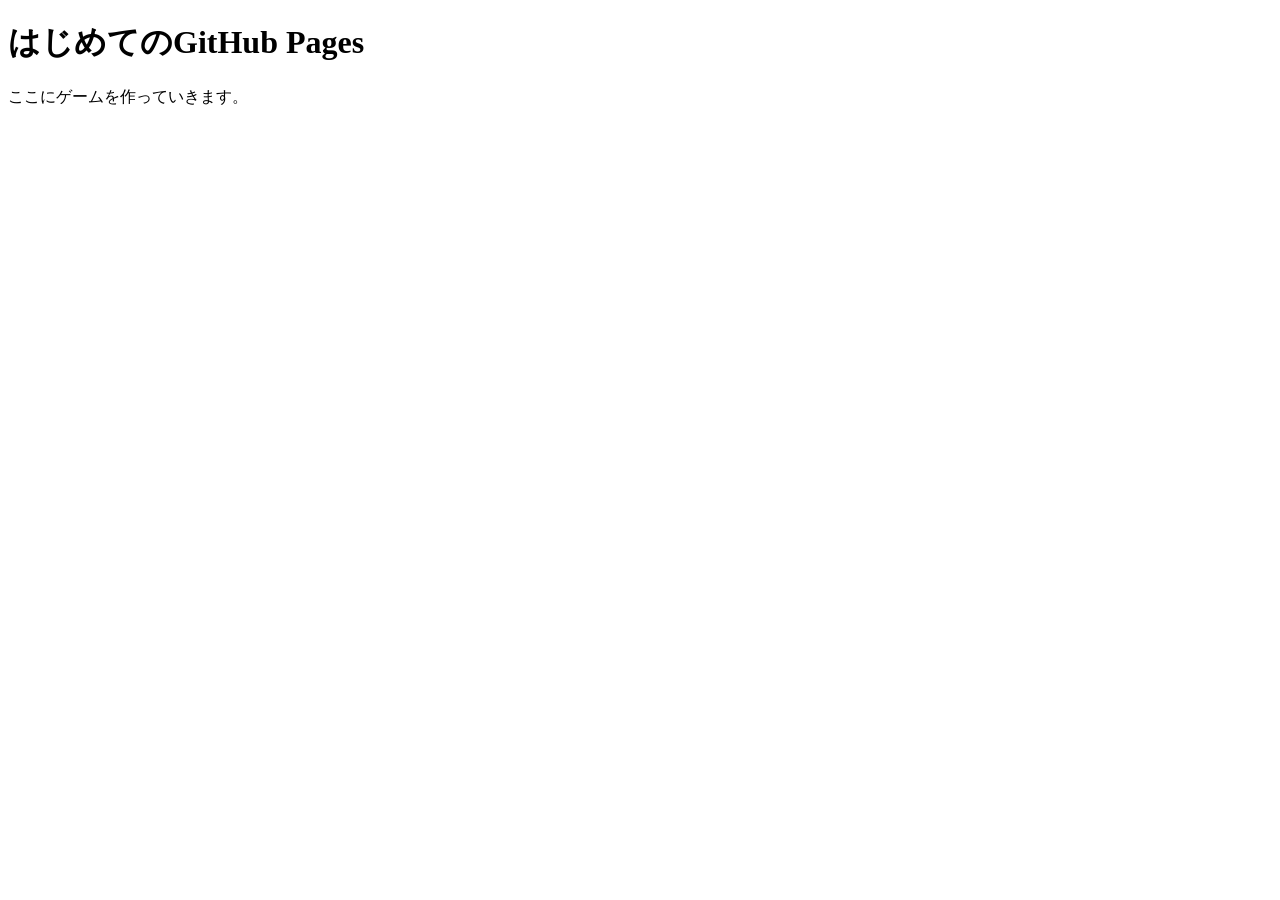
==== index.html @ 6eb92f5a "Create index.html" ====
<!DOCTYPE html>
<html lang="ja">
<head>
  <meta charset="UTF-8">
  <meta name="viewport" content="width=device-width, initial-scale=1.0">
  <title>matching game</title>
</head>
<body>
  <h1>はじめてのGitHub Pages</h1>
  <p>ここにゲームを作っていきます。</p>
</body>
</html>
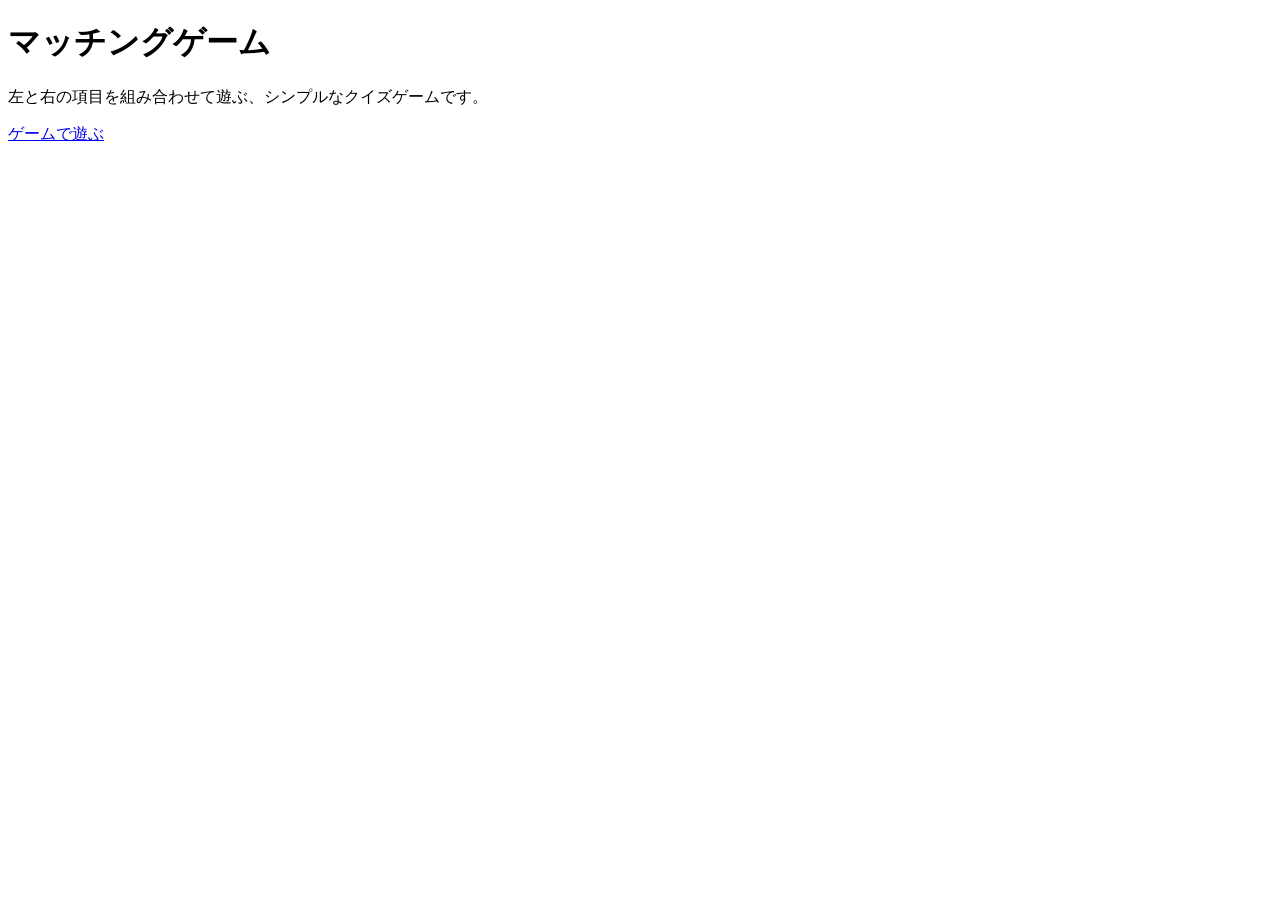
==== commit 6a0c0c8b: "Update index.html" ====
--- a/index.html
+++ b/index.html
@@ -4,9 +4,16 @@
   <meta charset="UTF-8">
   <meta name="viewport" content="width=device-width, initial-scale=1.0">
   <title>matching game</title>
+  <link rel="stylesheet" href="style.css">
 </head>
 <body>
-  <h1>はじめてのGitHub Pages</h1>
-  <p>ここにゲームを作っていきます。</p>
+  <div class="container">
+    <h1>マッチングゲーム</h1>
+    <p class="lead">
+      左と右の項目を組み合わせて遊ぶ、シンプルなクイズゲームです。
+    </p>
+
+    <a href="#" class="button">ゲームで遊ぶ</a>
+  </div>
 </body>
 </html>
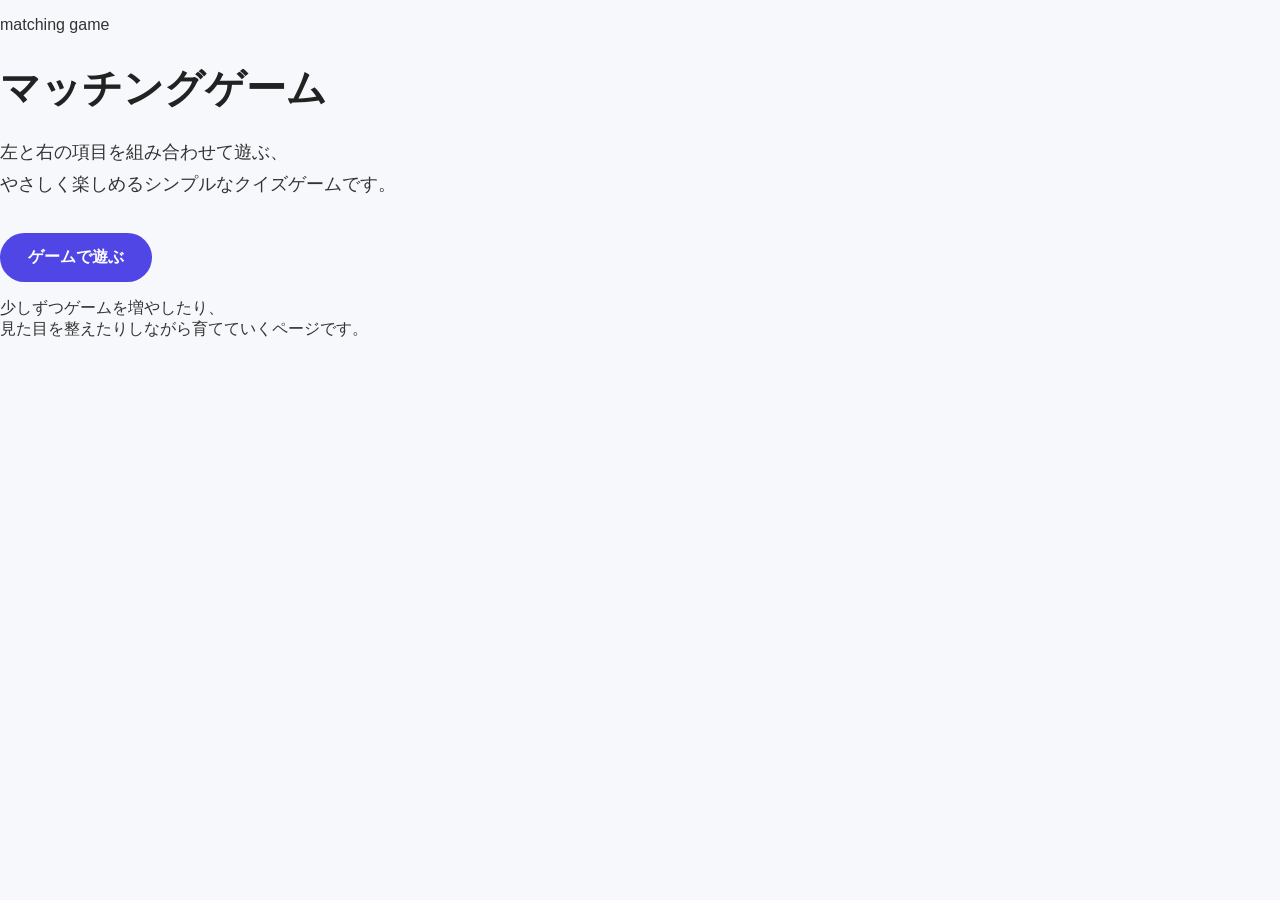
==== commit c1580792: "Update index.html" ====
--- a/index.html
+++ b/index.html
@@ -7,13 +7,24 @@
   <link rel="stylesheet" href="style.css">
 </head>
 <body>
-  <div class="container">
-    <h1>マッチングゲーム</h1>
-    <p class="lead">
-      左と右の項目を組み合わせて遊ぶ、シンプルなクイズゲームです。
-    </p>
+  <div class="page-bg">
+    <main class="card">
+      <p class="mini">matching game</p>
+      <h1>マッチングゲーム</h1>
+      <p class="lead">
+        左と右の項目を組み合わせて遊ぶ、<br>
+        やさしく楽しめるシンプルなクイズゲームです。
+      </p>
 
-    <a href="#" class="button">ゲームで遊ぶ</a>
+      <div class="button-wrap">
+        <a href="#" class="button main-button">ゲームで遊ぶ</a>
+      </div>
+
+      <p class="subtext">
+        少しずつゲームを増やしたり、<br>
+        見た目を整えたりしながら育てていくページです。
+      </p>
+    </main>
   </div>
 </body>
 </html>
--- a/style.css
+++ b/style.css
@@ -0,0 +1,43 @@
+body {
+  margin: 0;
+  font-family: "Hiragino Sans", "Yu Gothic", sans-serif;
+  background-color: #f7f8fc;
+  color: #333;
+}
+
+.container {
+  max-width: 700px;
+  margin: 80px auto;
+  padding: 40px;
+  background: #ffffff;
+  border-radius: 16px;
+  box-shadow: 0 8px 24px rgba(0, 0, 0, 0.08);
+  text-align: center;
+}
+
+h1 {
+  font-size: 40px;
+  margin-bottom: 20px;
+  color: #222;
+}
+
+.lead {
+  font-size: 18px;
+  line-height: 1.8;
+  margin-bottom: 32px;
+}
+
+.button {
+  display: inline-block;
+  padding: 14px 28px;
+  background-color: #4f46e5;
+  color: white;
+  text-decoration: none;
+  border-radius: 999px;
+  font-size: 16px;
+  font-weight: bold;
+}
+
+.button:hover {
+  background-color: #3730a3;
+}
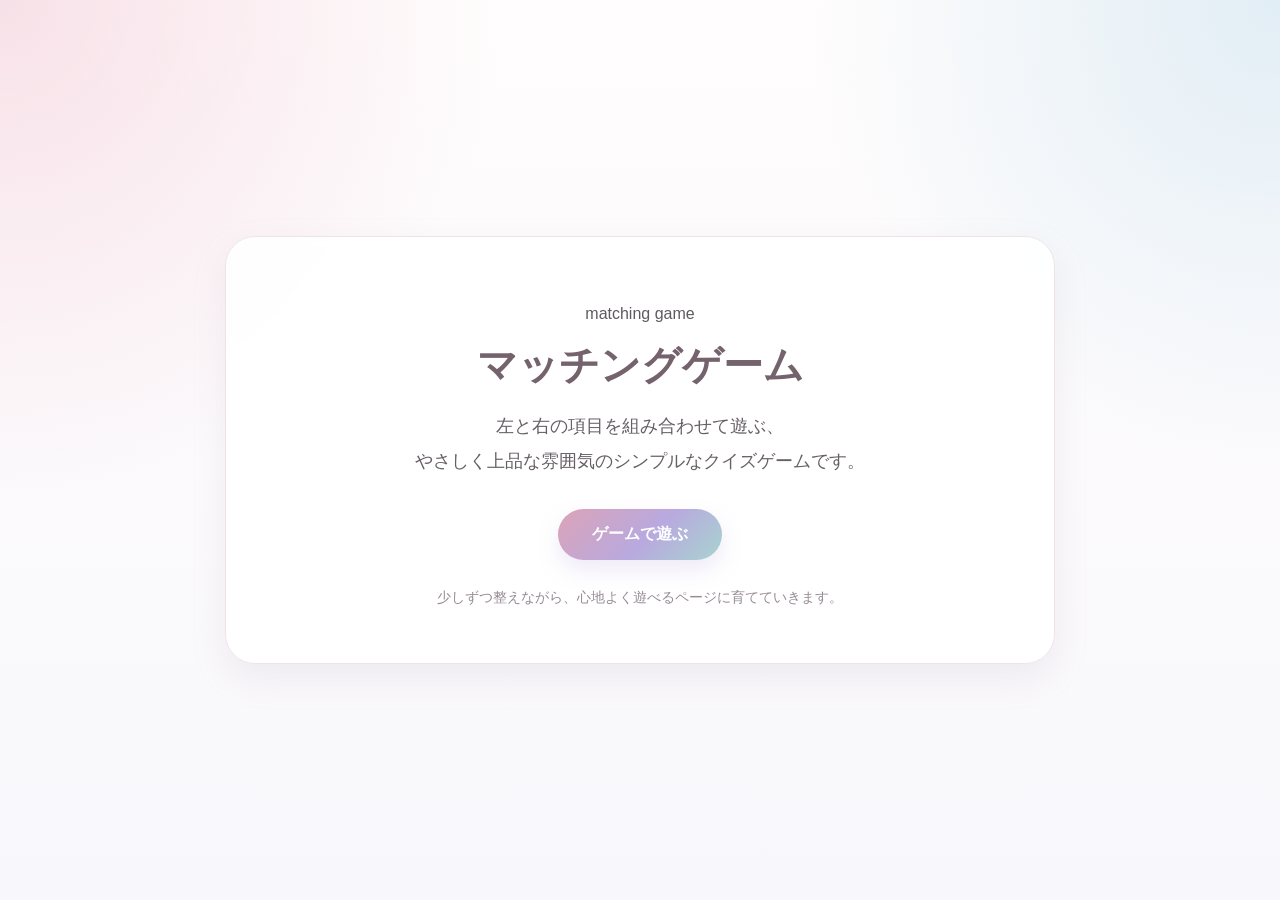
==== commit 62cb5368: "Update index.html" ====
--- a/index.html
+++ b/index.html
@@ -9,11 +9,11 @@
 <body>
   <div class="page-bg">
     <main class="card">
-      <p class="mini">matching game</p>
+      <p class="eyebrow">matching game</p>
       <h1>マッチングゲーム</h1>
       <p class="lead">
         左と右の項目を組み合わせて遊ぶ、<br>
-        やさしく楽しめるシンプルなクイズゲームです。
+        やさしく上品な雰囲気のシンプルなクイズゲームです。
       </p>
 
       <div class="button-wrap">
@@ -21,8 +21,7 @@
       </div>
 
       <p class="subtext">
-        少しずつゲームを増やしたり、<br>
-        見た目を整えたりしながら育てていくページです。
+        少しずつ整えながら、心地よく遊べるページに育てていきます。
       </p>
     </main>
   </div>
--- a/style.css
+++ b/style.css
@@ -1,43 +1,106 @@
 body {
   margin: 0;
-  font-family: "Hiragino Sans", "Yu Gothic", sans-serif;
-  background-color: #f7f8fc;
-  color: #333;
+  font-family: "Hiragino Sans", "Yu Gothic", "Meiryo", sans-serif;
+  color: #5f5960;
+  background:
+    radial-gradient(circle at top left, rgba(246, 220, 228, 0.85) 0%, transparent 32%),
+    radial-gradient(circle at top right, rgba(222, 236, 244, 0.9) 0%, transparent 30%),
+    linear-gradient(180deg, #fffdfd 0%, #f8f7fb 100%);
+  min-height: 100vh;
 }
 
-.container {
-  max-width: 700px;
-  margin: 80px auto;
-  padding: 40px;
-  background: #ffffff;
-  border-radius: 16px;
-  box-shadow: 0 8px 24px rgba(0, 0, 0, 0.08);
+.page-bg {
+  min-height: 100vh;
+  display: flex;
+  align-items: center;
+  justify-content: center;
+  padding: 32px 16px;
+  box-sizing: border-box;
+}
+
+.card {
+  width: 100%;
+  max-width: 760px;
+  background: rgba(255, 255, 255, 0.9);
+  border: 1px solid #efe3e8;
+  border-radius: 30px;
+  padding: 52px 34px;
   text-align: center;
+  box-shadow: 0 14px 35px rgba(170, 155, 170, 0.14);
+  backdrop-filter: blur(6px);
+}
+
+.mini {
+  margin: 0 0 14px;
+  font-size: 13px;
+  letter-spacing: 0.16em;
+  color: #b494a5;
+  text-transform: lowercase;
 }
 
 h1 {
+  margin: 0 0 18px;
   font-size: 40px;
-  margin-bottom: 20px;
-  color: #222;
+  line-height: 1.3;
+  font-weight: 700;
+  color: #74626d;
 }
 
 .lead {
+  margin: 0 auto 30px;
   font-size: 18px;
-  line-height: 1.8;
-  margin-bottom: 32px;
+  line-height: 1.95;
+  color: #675f66;
+}
+
+.button-wrap {
+  margin-bottom: 24px;
 }
 
 .button {
   display: inline-block;
-  padding: 14px 28px;
-  background-color: #4f46e5;
-  color: white;
+  padding: 15px 34px;
+  border-radius: 999px;
   text-decoration: none;
-  border-radius: 999px;
   font-size: 16px;
-  font-weight: bold;
+  font-weight: 700;
+  transition: transform 0.2s ease, box-shadow 0.2s ease, opacity 0.2s ease;
 }
 
-.button:hover {
-  background-color: #3730a3;
+.main-button {
+  background: linear-gradient(135deg, #dca3b7 0%, #b8a9df 55%, #a8d4cf 100%);
+  color: #ffffff;
+  box-shadow: 0 10px 22px rgba(184, 169, 223, 0.24);
 }
+
+.main-button:hover {
+  transform: translateY(-2px);
+  opacity: 0.96;
+}
+
+.subtext {
+  margin: 0;
+  font-size: 14px;
+  line-height: 1.9;
+  color: #978c95;
+}
+
+@media (max-width: 640px) {
+  .card {
+    padding: 38px 20px;
+    border-radius: 24px;
+  }
+
+  h1 {
+    font-size: 31px;
+  }
+
+  .lead {
+    font-size: 16px;
+  }
+
+  .button {
+    width: 100%;
+    box-sizing: border-box;
+  }
+}
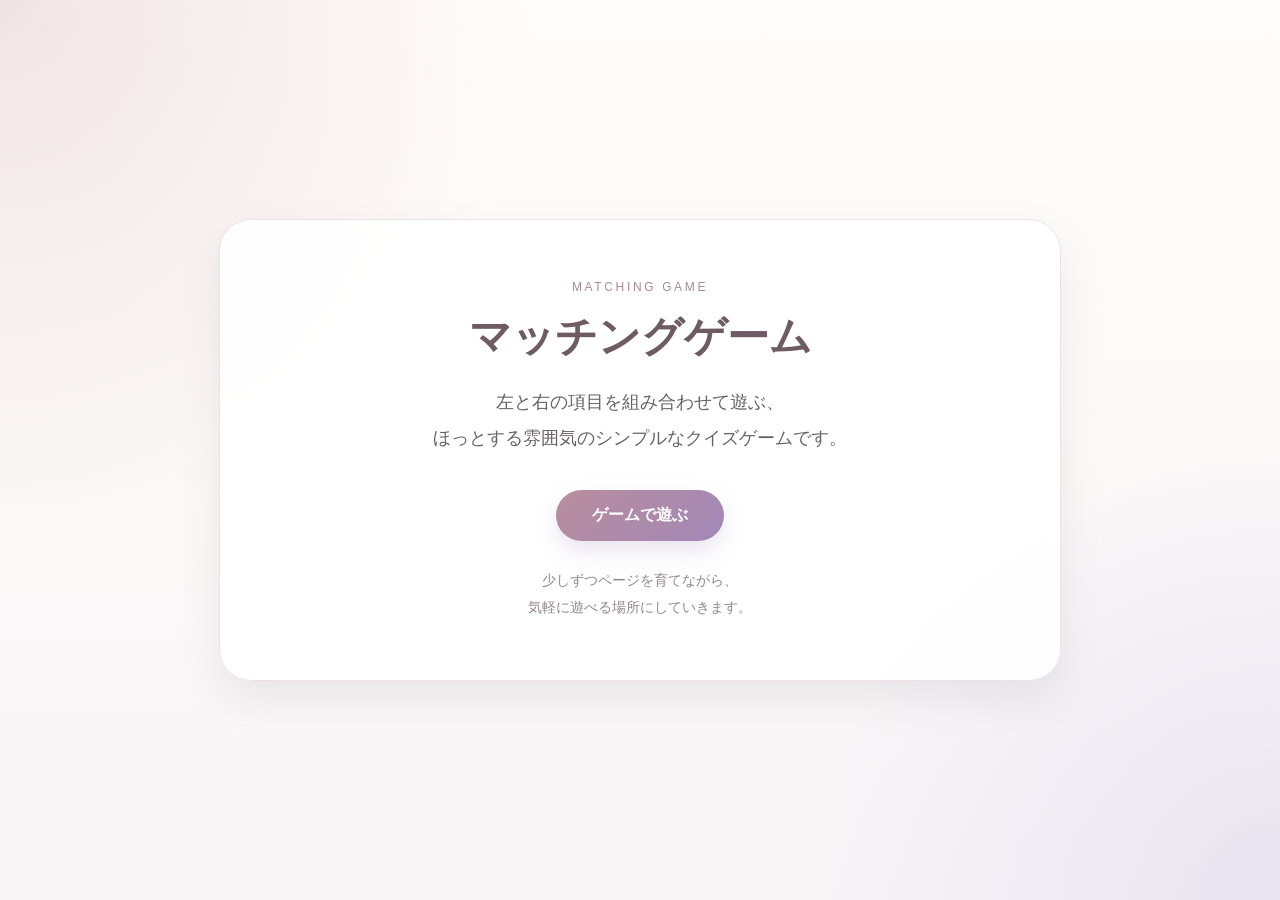
==== commit 3f1f553a: "Update index.html" ====
--- a/index.html
+++ b/index.html
@@ -13,7 +13,7 @@
       <h1>マッチングゲーム</h1>
       <p class="lead">
         左と右の項目を組み合わせて遊ぶ、<br>
-        やさしく上品な雰囲気のシンプルなクイズゲームです。
+        ほっとする雰囲気のシンプルなクイズゲームです。
       </p>
 
       <div class="button-wrap">
@@ -21,7 +21,8 @@
       </div>
 
       <p class="subtext">
-        少しずつ整えながら、心地よく遊べるページに育てていきます。
+        少しずつページを育てながら、<br>
+        気軽に遊べる場所にしていきます。
       </p>
     </main>
   </div>
--- a/style.css
+++ b/style.css
@@ -1,11 +1,11 @@
 body {
   margin: 0;
   font-family: "Hiragino Sans", "Yu Gothic", "Meiryo", sans-serif;
-  color: #5f5960;
+  color: #5f555a;
   background:
-    radial-gradient(circle at top left, rgba(246, 220, 228, 0.85) 0%, transparent 32%),
-    radial-gradient(circle at top right, rgba(222, 236, 244, 0.9) 0%, transparent 30%),
-    linear-gradient(180deg, #fffdfd 0%, #f8f7fb 100%);
+    radial-gradient(circle at top left, rgba(233, 214, 220, 0.65) 0%, transparent 34%),
+    radial-gradient(circle at bottom right, rgba(225, 220, 237, 0.7) 0%, transparent 30%),
+    linear-gradient(180deg, #fffdfa 0%, #f8f5f7 100%);
   min-height: 100vh;
 }
 
@@ -14,52 +14,53 @@
   display: flex;
   align-items: center;
   justify-content: center;
-  padding: 32px 16px;
+  padding: 36px 18px;
   box-sizing: border-box;
 }
 
 .card {
   width: 100%;
   max-width: 760px;
+  padding: 60px 40px;
+  text-align: center;
   background: rgba(255, 255, 255, 0.9);
-  border: 1px solid #efe3e8;
-  border-radius: 30px;
-  padding: 52px 34px;
-  text-align: center;
-  box-shadow: 0 14px 35px rgba(170, 155, 170, 0.14);
+  border: 1px solid #ece2e6;
+  border-radius: 32px;
+  box-shadow: 0 18px 40px rgba(124, 103, 114, 0.12);
   backdrop-filter: blur(6px);
 }
 
-.mini {
-  margin: 0 0 14px;
-  font-size: 13px;
-  letter-spacing: 0.16em;
-  color: #b494a5;
-  text-transform: lowercase;
+.eyebrow {
+  margin: 0 0 16px;
+  font-size: 12px;
+  letter-spacing: 0.22em;
+  text-transform: uppercase;
+  color: #a88a95;
 }
 
 h1 {
-  margin: 0 0 18px;
-  font-size: 40px;
+  margin: 0 0 20px;
+  font-size: 42px;
   line-height: 1.3;
   font-weight: 700;
-  color: #74626d;
+  color: #6e5b63;
 }
 
 .lead {
-  margin: 0 auto 30px;
+  margin: 0 auto 34px;
+  max-width: 34em;
   font-size: 18px;
-  line-height: 1.95;
-  color: #675f66;
+  line-height: 2;
+  color: #6b6065;
 }
 
 .button-wrap {
-  margin-bottom: 24px;
+  margin-bottom: 26px;
 }
 
 .button {
   display: inline-block;
-  padding: 15px 34px;
+  padding: 15px 36px;
   border-radius: 999px;
   text-decoration: none;
   font-size: 16px;
@@ -68,35 +69,36 @@
 }
 
 .main-button {
-  background: linear-gradient(135deg, #dca3b7 0%, #b8a9df 55%, #a8d4cf 100%);
-  color: #ffffff;
-  box-shadow: 0 10px 22px rgba(184, 169, 223, 0.24);
+  color: #fff;
+  background: linear-gradient(135deg, #b98d9d 0%, #a188b8 100%);
+  box-shadow: 0 10px 22px rgba(161, 136, 184, 0.22);
 }
 
 .main-button:hover {
   transform: translateY(-2px);
-  opacity: 0.96;
+  opacity: 0.97;
 }
 
 .subtext {
   margin: 0;
   font-size: 14px;
   line-height: 1.9;
-  color: #978c95;
+  color: #93858c;
 }
 
 @media (max-width: 640px) {
   .card {
-    padding: 38px 20px;
+    padding: 40px 22px;
     border-radius: 24px;
   }
 
   h1 {
-    font-size: 31px;
+    font-size: 32px;
   }
 
   .lead {
     font-size: 16px;
+    line-height: 1.9;
   }
 
   .button {
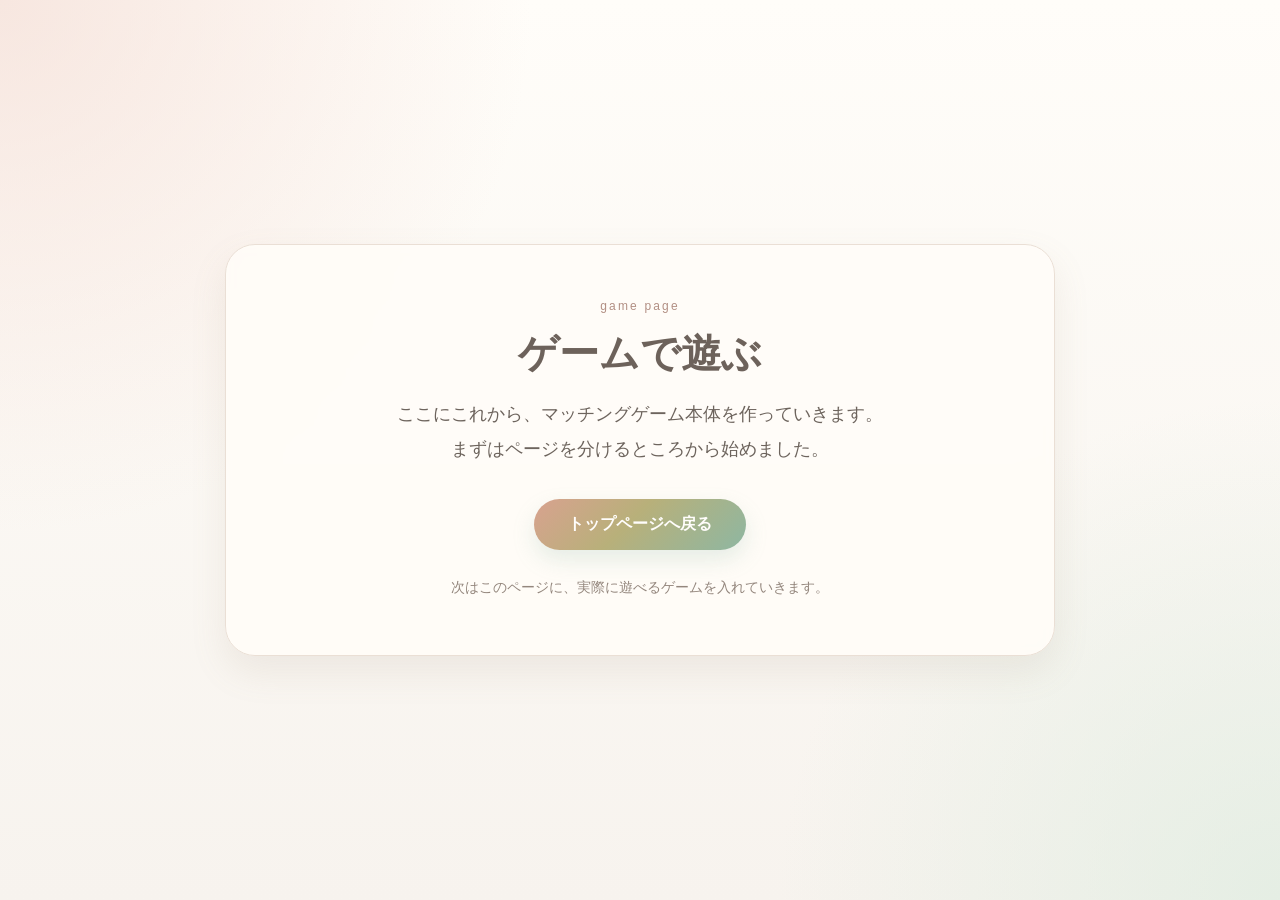
==== commit b8d44e45: "Update index.html" ====
--- a/index.html
+++ b/index.html
@@ -3,26 +3,25 @@
 <head>
   <meta charset="UTF-8">
   <meta name="viewport" content="width=device-width, initial-scale=1.0">
-  <title>matching game</title>
+  <title>ゲームで遊ぶ</title>
   <link rel="stylesheet" href="style.css">
 </head>
 <body>
   <div class="page-bg">
     <main class="card">
-      <p class="eyebrow">matching game</p>
-      <h1>マッチングゲーム</h1>
+      <p class="eyebrow">game page</p>
+      <h1>ゲームで遊ぶ</h1>
       <p class="lead">
-        左と右の項目を組み合わせて遊ぶ、<br>
-        ほっとする雰囲気のシンプルなクイズゲームです。
+        ここにこれから、マッチングゲーム本体を作っていきます。<br>
+        まずはページを分けるところから始めました。
       </p>
 
       <div class="button-wrap">
-        <a href="#" class="button main-button">ゲームで遊ぶ</a>
+        <a href="index.html" class="button main-button">トップページへ戻る</a>
       </div>
 
       <p class="subtext">
-        少しずつページを育てながら、<br>
-        気軽に遊べる場所にしていきます。
+        次はこのページに、実際に遊べるゲームを入れていきます。
       </p>
     </main>
   </div>
--- a/style.css
+++ b/style.css
@@ -1,11 +1,11 @@
 body {
   margin: 0;
   font-family: "Hiragino Sans", "Yu Gothic", "Meiryo", sans-serif;
-  color: #5f555a;
+  color: #5f5852;
   background:
-    radial-gradient(circle at top left, rgba(233, 214, 220, 0.65) 0%, transparent 34%),
-    radial-gradient(circle at bottom right, rgba(225, 220, 237, 0.7) 0%, transparent 30%),
-    linear-gradient(180deg, #fffdfa 0%, #f8f5f7 100%);
+    radial-gradient(circle at top left, rgba(244, 222, 214, 0.72) 0%, transparent 34%),
+    radial-gradient(circle at bottom right, rgba(222, 236, 224, 0.72) 0%, transparent 32%),
+    linear-gradient(180deg, #fffdf9 0%, #f7f3ee 100%);
   min-height: 100vh;
 }
 
@@ -14,53 +14,53 @@
   display: flex;
   align-items: center;
   justify-content: center;
-  padding: 36px 18px;
+  padding: 32px 16px;
   box-sizing: border-box;
 }
 
 .card {
   width: 100%;
   max-width: 760px;
-  padding: 60px 40px;
+  padding: 54px 34px;
   text-align: center;
-  background: rgba(255, 255, 255, 0.9);
-  border: 1px solid #ece2e6;
-  border-radius: 32px;
-  box-shadow: 0 18px 40px rgba(124, 103, 114, 0.12);
-  backdrop-filter: blur(6px);
+  background: rgba(255, 252, 248, 0.92);
+  border: 1px solid #eadfd5;
+  border-radius: 30px;
+  box-shadow: 0 16px 36px rgba(151, 131, 111, 0.12);
+  backdrop-filter: blur(5px);
 }
 
 .eyebrow {
-  margin: 0 0 16px;
+  margin: 0 0 14px;
   font-size: 12px;
-  letter-spacing: 0.22em;
-  text-transform: uppercase;
-  color: #a88a95;
+  letter-spacing: 0.18em;
+  text-transform: lowercase;
+  color: #b28f84;
 }
 
 h1 {
-  margin: 0 0 20px;
-  font-size: 42px;
+  margin: 0 0 18px;
+  font-size: 40px;
   line-height: 1.3;
   font-weight: 700;
-  color: #6e5b63;
+  color: #6d625b;
 }
 
 .lead {
-  margin: 0 auto 34px;
+  margin: 0 auto 32px;
   max-width: 34em;
   font-size: 18px;
-  line-height: 2;
-  color: #6b6065;
+  line-height: 1.95;
+  color: #6d645d;
 }
 
 .button-wrap {
-  margin-bottom: 26px;
+  margin-bottom: 24px;
 }
 
 .button {
   display: inline-block;
-  padding: 15px 36px;
+  padding: 15px 34px;
   border-radius: 999px;
   text-decoration: none;
   font-size: 16px;
@@ -69,31 +69,31 @@
 }
 
 .main-button {
-  color: #fff;
-  background: linear-gradient(135deg, #b98d9d 0%, #a188b8 100%);
-  box-shadow: 0 10px 22px rgba(161, 136, 184, 0.22);
+  color: #fffdfb;
+  background: linear-gradient(135deg, #d8a28f 0%, #b8b07a 45%, #8eb7a2 100%);
+  box-shadow: 0 10px 22px rgba(142, 183, 162, 0.22);
 }
 
 .main-button:hover {
   transform: translateY(-2px);
-  opacity: 0.97;
+  opacity: 0.96;
 }
 
 .subtext {
   margin: 0;
   font-size: 14px;
   line-height: 1.9;
-  color: #93858c;
+  color: #94877d;
 }
 
 @media (max-width: 640px) {
   .card {
-    padding: 40px 22px;
+    padding: 40px 20px;
     border-radius: 24px;
   }
 
   h1 {
-    font-size: 32px;
+    font-size: 31px;
   }
 
   .lead {
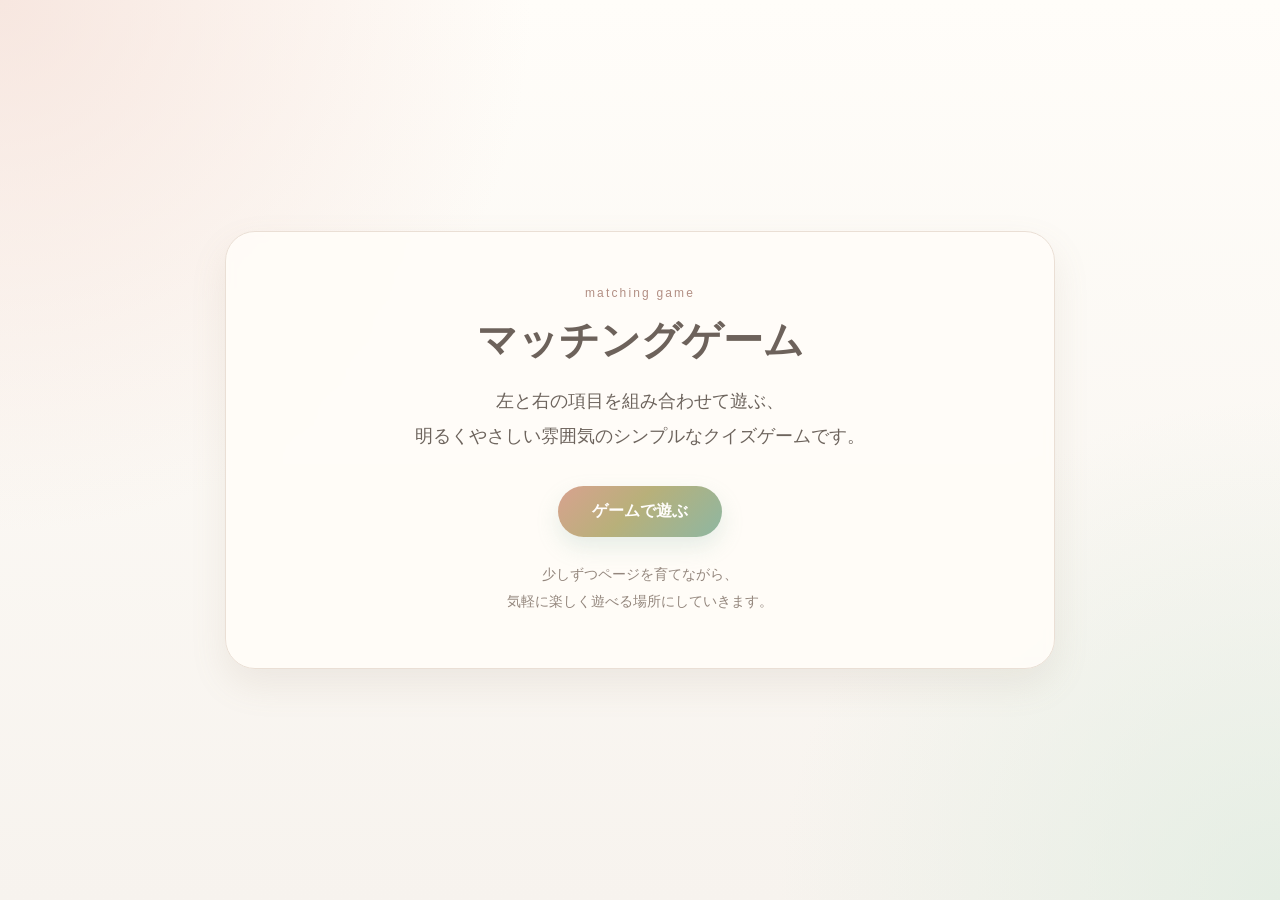
==== commit 29556288: "Update index.html" ====
--- a/index.html
+++ b/index.html
@@ -3,25 +3,26 @@
 <head>
   <meta charset="UTF-8">
   <meta name="viewport" content="width=device-width, initial-scale=1.0">
-  <title>ゲームで遊ぶ</title>
+  <title>matching game</title>
   <link rel="stylesheet" href="style.css">
 </head>
 <body>
   <div class="page-bg">
     <main class="card">
-      <p class="eyebrow">game page</p>
-      <h1>ゲームで遊ぶ</h1>
+      <p class="eyebrow">matching game</p>
+      <h1>マッチングゲーム</h1>
       <p class="lead">
-        ここにこれから、マッチングゲーム本体を作っていきます。<br>
-        まずはページを分けるところから始めました。
+        左と右の項目を組み合わせて遊ぶ、<br>
+        明るくやさしい雰囲気のシンプルなクイズゲームです。
       </p>
 
       <div class="button-wrap">
-        <a href="index.html" class="button main-button">トップページへ戻る</a>
+        <a href="#" class="button main-button">ゲームで遊ぶ</a>
       </div>
 
       <p class="subtext">
-        次はこのページに、実際に遊べるゲームを入れていきます。
+        少しずつページを育てながら、<br>
+        気軽に楽しく遊べる場所にしていきます。
       </p>
     </main>
   </div>
